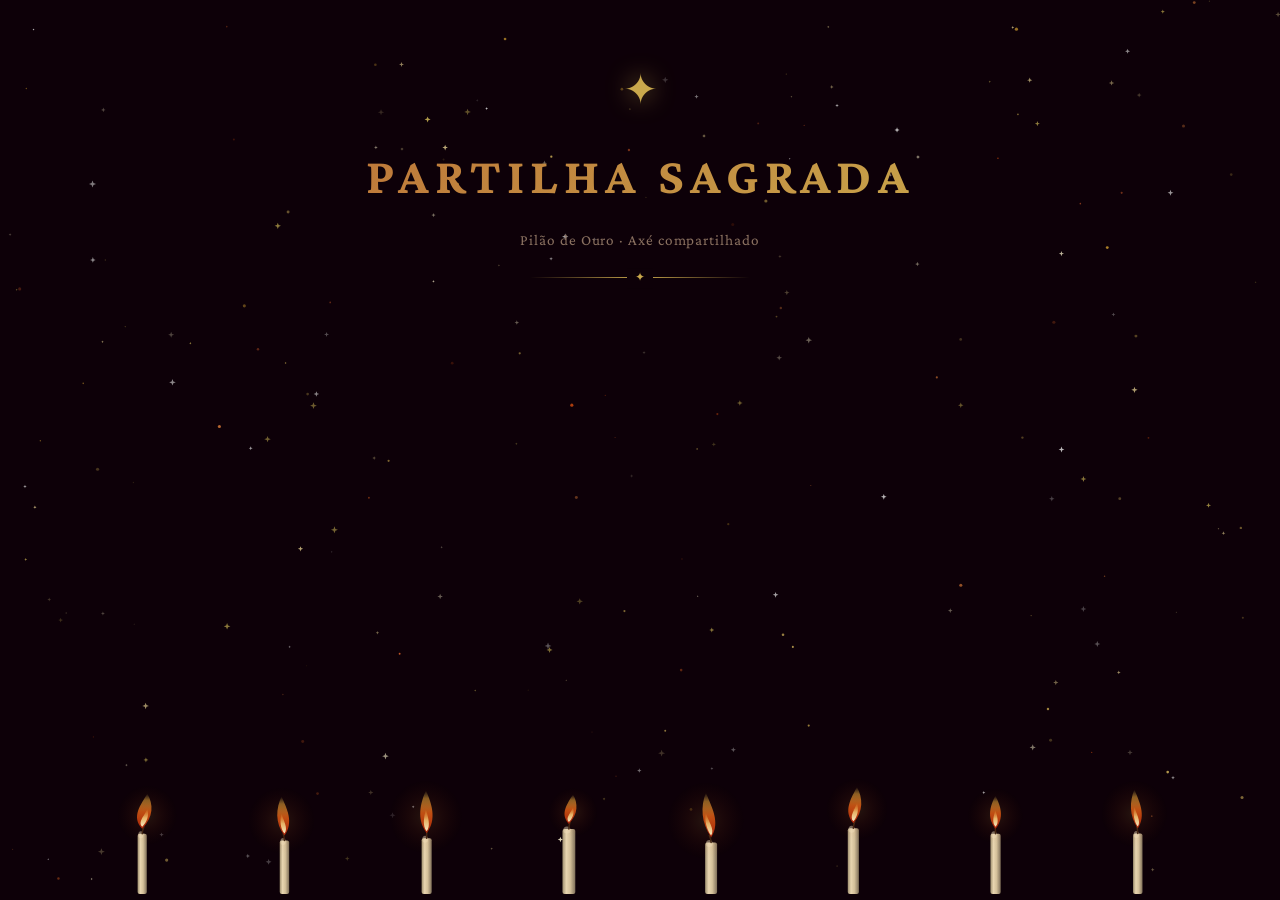
==== index.html @ 41e148b5 "first commit" ====
<!DOCTYPE html>
<html lang="pt-BR">
<head>
  <meta charset="UTF-8" />
  <meta name="viewport" content="width=device-width, initial-scale=1.0" />
  <meta name="description" content="Partilha Sagrada — divisão dos materiais do Terreiro Pilão de Ouro" />
  <title>Partilha Sagrada — Pilão de Ouro</title>

  <!-- Google Fonts: Crimson Pro (elegant serif for the mystical theme) -->
  <link rel="preconnect" href="https://fonts.googleapis.com" />
  <link rel="preconnect" href="https://fonts.gstatic.com" crossorigin />
  <link
    href="https://fonts.googleapis.com/css2?family=Crimson+Pro:wght@400;600;700&display=swap"
    rel="stylesheet"
  />

  <link rel="stylesheet" href="css/styles.css" />
</head>
<body>

  <!-- ── Canvas layers (behind all content) ─────────────────────────────── -->
  <canvas id="canvas-bg"      class="canvas-layer" aria-hidden="true"></canvas>
  <canvas id="canvas-candles" class="canvas-layer" aria-hidden="true"></canvas>

  <!-- ── Header ─────────────────────────────────────────────────────────── -->
  <header class="site-header">
    <span class="header-symbol" aria-hidden="true">✦</span>
    <h1 class="site-title">Partilha Sagrada</h1>
    <p class="site-subtitle">Pilão de Ouro &middot; Axé compartilhado</p>
    <div class="header-divider" aria-hidden="true"></div>
  </header>

  <!-- ── Cards grid ─────────────────────────────────────────────────────── -->
  <main>
    <div
      id="cards-grid"
      class="cards-grid"
      role="list"
      aria-label="Lista de partilha por pessoa"
    ></div>
  </main>

  <!-- ── Scripts  (load order follows dependency graph) ────────────────── -->
  <script src="js/data/store.js"></script>
  <script src="js/utils/formatter.js"></script>
  <script src="js/utils/paidStore.js"></script>
  <script src="js/components/ItemList.js"></script>
  <script src="js/components/PersonCard.js"></script>
  <script src="js/components/PixModal.js"></script>
  <script src="js/effects/ParticleSystem.js"></script>
  <script src="js/effects/CandleEffect.js"></script>
  <script src="js/app.js"></script>

</body>
</html>
---- css/styles.css ----
/* ============================================================
   CSS Custom Properties — afro-religious colour palette
   ============================================================ */
:root {
  --bg:             #0d0008;
  --surface:        #180018;
  --surface-hover:  #210028;
  --gold:           #c9a84c;
  --gold-light:     #e8c870;
  --gold-dim:       rgba(201, 168, 76, 0.28);
  --copper:         #b86030;
  --fire:           #d4622a;
  --fire-bright:    #f07030;
  --white:          #f5eeda;
  --muted:          #8a7060;
  --border:         rgba(201, 168, 76, 0.22);
  --border-bright:  rgba(201, 168, 76, 0.65);
  --shadow-gold:    0 0 22px rgba(201, 168, 76, 0.18);
  --shadow-fire:    0 0 32px rgba(212, 98, 42, 0.25);
  --modal-bg:       rgba(10, 0, 14, 0.97);
  --radius-card:    14px;
  --radius-sm:      6px;
}

/* ============================================================
   Reset & Base
   ============================================================ */
*, *::before, *::after {
  box-sizing: border-box;
  margin: 0;
  padding: 0;
}

html { scroll-behavior: smooth; }

body {
  font-family: 'Crimson Pro', Georgia, 'Times New Roman', serif;
  background-color: var(--bg);
  color: var(--white);
  min-height: 100vh;
  overflow-x: hidden;
  line-height: 1.65;
}

body.modal-open { overflow: hidden; }

/* ============================================================
   Canvas Layers  (fixed, fullscreen, non-interactive)
   ============================================================ */
.canvas-layer {
  position: fixed;
  inset: 0;
  width: 100%;
  height: 100%;
  pointer-events: none;
}

#canvas-bg      { z-index: 0; }   /* ambient stars & embers */
#canvas-candles { z-index: 1; }   /* candle flames always visible, below content */

/* ============================================================
   Site Header
   ============================================================ */
.site-header {
  position: relative;
  z-index: 2;
  text-align: center;
  padding: 3.5rem 1rem 1.8rem;
}

.header-symbol {
  display: block;
  font-size: 2.6rem;
  color: var(--gold);
  text-shadow: 0 0 24px rgba(201, 168, 76, 0.65);
  margin-bottom: 0.6rem;
  animation: pulse-symbol 3.2s ease-in-out infinite;
}

.site-title {
  font-size: clamp(1.9rem, 5.5vw, 3.2rem);
  letter-spacing: 0.12em;
  text-transform: uppercase;
  background: linear-gradient(135deg, var(--copper) 0%, var(--gold) 40%, var(--gold-light) 60%, var(--gold) 100%);
  background-size: 200% 200%;
  -webkit-background-clip: text;
  -webkit-text-fill-color: transparent;
  background-clip: text;
  animation: shimmer-text 5s linear infinite;
}

.site-subtitle {
  color: var(--muted);
  font-size: 0.95rem;
  letter-spacing: 0.06em;
  margin-top: 0.5rem;
}

.header-divider {
  position: relative;
  width: 220px;
  height: 1px;
  background: linear-gradient(to right, transparent, var(--gold), transparent);
  margin: 1.6rem auto 0;
}

.header-divider::before {
  content: '✦';
  position: absolute;
  left: 50%;
  top: 50%;
  transform: translate(-50%, -50%);
  color: var(--gold);
  font-size: 0.75rem;
  background: var(--bg);
  padding: 0 0.5rem;
}

/* ============================================================
   Main Layout & Cards Grid
   ============================================================ */
main {
  position: relative;
  z-index: 2;
  max-width: 1400px;
  margin: 0 auto;
  padding: 2.5rem 1.5rem 14rem;
  /* fade cards out before they reach the candle row */
  -webkit-mask-image: linear-gradient(to bottom, black calc(100% - 130px), transparent 100%);
  mask-image: linear-gradient(to bottom, black calc(100% - 130px), transparent 100%);
}

.cards-grid {
  display: grid;
  grid-template-columns: repeat(4, 1fr);
  gap: 1.5rem;
}

@media (max-width: 1100px) {
  .cards-grid { grid-template-columns: repeat(3, 1fr); }
}

@media (max-width: 760px) {
  .cards-grid { grid-template-columns: repeat(2, 1fr); }
}

@media (max-width: 440px) {
  .cards-grid { grid-template-columns: 1fr; }
}

/* ============================================================
   Person Card
   ============================================================ */
.person-card {
  position: relative;
  background: linear-gradient(var(--surface), var(--surface)) padding-box,
              linear-gradient(145deg, rgba(201,168,76,0.3), rgba(180,96,48,0.2), rgba(201,168,76,0.15)) border-box;
  border: 1px solid transparent;
  border-radius: var(--radius-card);
  padding: 1.6rem 1.4rem;
  cursor: pointer;
  overflow: hidden;
  transition: transform 0.28s ease, box-shadow 0.28s ease, background 0.28s ease;
  animation: card-enter 0.55s ease forwards;
  opacity: 0;
}

.person-card:hover {
  transform: translateY(-6px) scale(1.025);
  background: linear-gradient(var(--surface-hover), var(--surface-hover)) padding-box,
              linear-gradient(145deg, var(--gold), var(--copper), var(--gold-light)) border-box;
  box-shadow: var(--shadow-gold), var(--shadow-fire), 0 18px 44px rgba(0, 0, 0, 0.55);
}

.person-card:focus-visible {
  outline: 2px solid var(--gold);
  outline-offset: 3px;
}

/* cursor-following spotlight */
.card-glow {
  position: absolute;
  inset: 0;
  border-radius: inherit;
  pointer-events: none;
  transition: opacity 0.2s ease;
}

/* circular avatar with initials */
.card-avatar {
  width: 58px;
  height: 58px;
  border-radius: 50%;
  background: linear-gradient(135deg, var(--copper), var(--gold));
  display: flex;
  align-items: center;
  justify-content: center;
  font-size: 1.1rem;
  font-weight: 700;
  color: var(--bg);
  letter-spacing: 0.04em;
  margin: 0 auto 1.1rem;
  box-shadow: 0 0 18px rgba(201, 168, 76, 0.42),
              inset 0 1px 0 rgba(255, 255, 255, 0.15);
}

.card-name {
  font-size: 1.12rem;
  font-weight: 700;
  color: var(--white);
  text-align: center;
  line-height: 1.3;
  margin-bottom: 0.8rem;
  transition: color 0.25s ease;
}

.person-card:hover .card-name { color: var(--gold-light); }

.card-divider {
  height: 1px;
  background: linear-gradient(to right, transparent, var(--border), transparent);
  margin-bottom: 0.8rem;
}

.card-items-count {
  text-align: center;
  color: var(--muted);
  font-size: 0.78rem;
  text-transform: uppercase;
  letter-spacing: 0.08em;
  margin-bottom: 0.4rem;
}

.card-total {
  text-align: center;
  font-size: 1.6rem;
  font-weight: 700;
  color: var(--gold);
  text-shadow: 0 0 18px rgba(201, 168, 76, 0.55);
  margin-bottom: 1.1rem;
  font-variant-numeric: tabular-nums;
  letter-spacing: 0.01em;
}

.card-btn {
  width: 100%;
  padding: 0.55rem 1rem;
  background: transparent;
  border: 1px solid var(--border);
  border-radius: var(--radius-sm);
  color: var(--gold);
  font-family: inherit;
  font-size: 0.82rem;
  cursor: pointer;
  letter-spacing: 0.06em;
  text-transform: uppercase;
  transition: background 0.22s ease, border-color 0.22s ease, box-shadow 0.22s ease;
}

.card-btn:hover,
.person-card:hover .card-btn {
  background: rgba(201, 168, 76, 0.10);
  border-color: var(--gold);
  box-shadow: 0 0 12px rgba(201, 168, 76, 0.22);
}

/* ============================================================
   Burst Spark (DOM-based click effect)
   ============================================================ */
.burst-spark {
  position: fixed;
  border-radius: 50%;
  transform: translate(-50%, -50%);
  pointer-events: none;
  z-index: 900;
  animation: burst-fly 0.65s cubic-bezier(0.25, 0.46, 0.45, 0.94) forwards;
}

@keyframes burst-fly {
  0%   { opacity: 1; transform: translate(-50%, -50%) scale(1.6); }
  100% { opacity: 0; transform: translate(calc(-50% + var(--dx)), calc(-50% + var(--dy))) scale(0); }
}

/* ============================================================
   Modal
   ============================================================ */
.modal-overlay {
  position: fixed;
  inset: 0;
  background: rgba(0, 0, 0, 0.78);
  backdrop-filter: blur(5px);
  -webkit-backdrop-filter: blur(5px);
  z-index: 1000;
  display: flex;
  align-items: center;
  justify-content: center;
  padding: 1rem;
  opacity: 0;
  visibility: hidden;
  transition: opacity 0.3s ease, visibility 0.3s ease;
}

.modal-overlay.is-open {
  opacity: 1;
  visibility: visible;
}

.modal-overlay.is-open .modal-panel {
  transform: translateY(0);
  opacity: 1;
}

.modal-panel {
  background: var(--modal-bg);
  border: 1px solid var(--border-bright);
  border-radius: 18px;
  padding: 2rem;
  max-width: 560px;
  width: 100%;
  max-height: 88vh;
  overflow-y: auto;
  position: relative;
  box-shadow: 0 0 60px rgba(201, 168, 76, 0.14),
              0 0 120px rgba(0, 0, 0, 0.85);
  transform: translateY(22px);
  opacity: 0;
  transition: transform 0.35s ease, opacity 0.35s ease;
}

/* custom scrollbar */
.modal-panel::-webkit-scrollbar { width: 5px; }
.modal-panel::-webkit-scrollbar-track { background: transparent; }
.modal-panel::-webkit-scrollbar-thumb { background: var(--border); border-radius: 3px; }

.modal-close {
  position: absolute;
  top: 1.1rem;
  right: 1.1rem;
  background: transparent;
  border: 1px solid var(--border);
  color: var(--muted);
  font-size: 1.15rem;
  width: 32px;
  height: 32px;
  border-radius: 50%;
  cursor: pointer;
  display: flex;
  align-items: center;
  justify-content: center;
  transition: border-color 0.2s ease, color 0.2s ease;
  line-height: 1;
}

.modal-close:hover,
.modal-close:focus-visible { border-color: var(--gold); color: var(--gold); }

.modal-title {
  font-size: 1.55rem;
  padding-right: 2.8rem;
  background: linear-gradient(135deg, var(--copper), var(--gold), var(--gold-light));
  -webkit-background-clip: text;
  -webkit-text-fill-color: transparent;
  background-clip: text;
  margin-bottom: 0.5rem;
}

.modal-header-divider {
  height: 1px;
  background: linear-gradient(to right, var(--border-bright), transparent);
  margin-bottom: 1.3rem;
}

/* ============================================================
   Item Table
   ============================================================ */
.item-table {
  width: 100%;
  border-collapse: collapse;
  font-size: 0.9rem;
  margin-bottom: 0.5rem;
}

.item-table th {
  text-align: left;
  color: var(--muted);
  font-size: 0.74rem;
  text-transform: uppercase;
  letter-spacing: 0.09em;
  padding: 0.4rem 0.5rem;
  border-bottom: 1px solid var(--border);
  font-weight: 600;
}

.item-table td {
  padding: 0.5rem 0.5rem;
  border-bottom: 1px solid rgba(201, 168, 76, 0.09);
  color: var(--white);
}

.item-table th:not(:first-child),
.item-table td:not(:first-child) {
  text-align: right;
  font-variant-numeric: tabular-nums;
}

.item-table tbody tr:hover td {
  background: rgba(201, 168, 76, 0.05);
}

.item-table tfoot td {
  border-top: 1px solid var(--border);
  border-bottom: none;
  font-weight: 700;
  color: var(--gold);
  padding-top: 0.65rem;
}

/* ============================================================
   Modal Total Row
   ============================================================ */
.modal-total-row {
  display: flex;
  justify-content: space-between;
  align-items: center;
  padding: 1rem 0;
  border-top: 1px solid var(--border);
  margin-bottom: 1.3rem;
}

.modal-total-row span {
  color: var(--muted);
  font-size: 0.85rem;
  text-transform: uppercase;
  letter-spacing: 0.06em;
}

.modal-total-value {
  font-size: 1.85rem;
  font-weight: 700;
  color: var(--fire-bright);
  text-shadow: 0 0 16px rgba(240, 112, 48, 0.45);
  font-variant-numeric: tabular-nums;
}

/* ============================================================
   PIX Section
   ============================================================ */
.pix-section {
  background: rgba(201, 168, 76, 0.04);
  border: 1px solid var(--border);
  border-radius: 10px;
  padding: 1.3rem;
}

.pix-label {
  font-size: 0.76rem;
  text-transform: uppercase;
  letter-spacing: 0.1em;
  color: var(--muted);
  margin-bottom: 0.35rem;
}

.pix-instruction {
  font-size: 0.84rem;
  color: var(--muted);
  margin-bottom: 0.85rem;
  line-height: 1.5;
}

.pix-key-row {
  display: flex;
  gap: 0.75rem;
  align-items: center;
  flex-wrap: wrap;
}

.pix-key-value {
  flex: 1;
  min-width: 0;
  background: rgba(0, 0, 0, 0.45);
  border: 1px solid var(--border);
  border-radius: var(--radius-sm);
  padding: 0.6rem 0.85rem;
  font-family: 'Courier New', monospace;
  font-size: 1rem;
  color: var(--gold);
  letter-spacing: 0.06em;
  word-break: break-all;
}

.pix-copy-btn {
  padding: 0.6rem 1.3rem;
  background: linear-gradient(135deg, var(--copper), var(--gold));
  border: none;
  border-radius: var(--radius-sm);
  color: var(--bg);
  font-family: inherit;
  font-size: 0.84rem;
  font-weight: 700;
  cursor: pointer;
  text-transform: uppercase;
  letter-spacing: 0.06em;
  white-space: nowrap;
  transition: filter 0.2s ease, box-shadow 0.2s ease;
}

.pix-copy-btn:hover { filter: brightness(1.18); box-shadow: 0 0 16px rgba(201, 168, 76, 0.42); }
.pix-copy-btn.copied { background: linear-gradient(135deg, #2a6e40, #3db860); }

.pix-feedback {
  margin-top: 0.55rem;
  min-height: 1.2em;
  font-size: 0.82rem;
  color: #6ccf80;
  text-align: center;
}

/* ============================================================
   Modal Actions (Share + Mark Paid)
   ============================================================ */
.modal-actions {
  display: flex;
  gap: 0.75rem;
  margin-top: 1.1rem;
  flex-wrap: wrap;
}

.share-btn {
  flex: 1;
  min-width: 140px;
  padding: 0.6rem 1rem;
  background: transparent;
  border: 1px solid var(--border-bright);
  border-radius: var(--radius-sm);
  color: var(--gold);
  font-family: inherit;
  font-size: 0.84rem;
  cursor: pointer;
  letter-spacing: 0.04em;
  display: flex;
  align-items: center;
  justify-content: center;
  gap: 0.4rem;
  transition: background 0.22s ease, box-shadow 0.22s ease;
}

.share-btn:hover  { background: rgba(201,168,76,0.10); box-shadow: 0 0 12px rgba(201,168,76,0.22); }
.share-btn.copied { border-color: #3db860; color: #3db860; }

.mark-paid-btn {
  flex: 1;
  min-width: 140px;
  padding: 0.6rem 1rem;
  background: rgba(42, 110, 64, 0.18);
  border: 1px solid rgba(61, 184, 96, 0.35);
  border-radius: var(--radius-sm);
  color: #7de8a0;
  font-family: inherit;
  font-size: 0.84rem;
  cursor: pointer;
  letter-spacing: 0.04em;
  transition: background 0.22s ease, border-color 0.22s ease, color 0.22s ease;
}

.mark-paid-btn:hover { background: rgba(42, 110, 64, 0.32); border-color: #3db860; }

.mark-paid-btn.is-paid {
  background: rgba(42, 110, 64, 0.38);
  border-color: #3db860;
  color: #3db860;
}

.actions-feedback {
  min-height: 1.2em;
  font-size: 0.82rem;
  color: #6ccf80;
  text-align: center;
  margin-top: 0.45rem;
}

/* ============================================================
   Paid state — card badge + border glow
   ============================================================ */
.paid-badge {
  display: none;
  text-align: center;
  font-size: 0.74rem;
  font-weight: 700;
  color: #3db860;
  text-transform: uppercase;
  letter-spacing: 0.1em;
  background: rgba(42, 110, 64, 0.22);
  border: 1px solid rgba(61, 184, 96, 0.4);
  border-radius: 20px;
  padding: 0.2rem 0.7rem;
  margin: 0 auto 0.7rem;
  width: fit-content;
}

.card--paid {
  background: linear-gradient(var(--surface), var(--surface)) padding-box,
              linear-gradient(145deg, rgba(61,184,96,0.40), rgba(42,110,64,0.25)) border-box;
}

.card--paid .card-avatar {
  background: linear-gradient(135deg, #2a6e40, #3db860);
}

/* paid check mark appended to modal title */
.panel--paid .modal-title::after {
  content: ' ✓';
  font-size: 0.9em;
  color: #3db860;
}

/* ============================================================
   Keyframe Animations
   ============================================================ */
@keyframes card-enter {
  from { opacity: 0; transform: translateY(26px); }
  to   { opacity: 1; transform: translateY(0); }
}

@keyframes shimmer-text {
  0%   { background-position: 0%   50%; }
  50%  { background-position: 100% 50%; }
  100% { background-position: 0%   50%; }
}

@keyframes pulse-symbol {
  0%,  100% { transform: scale(1);    opacity: 0.80; }
  50%        { transform: scale(1.12); opacity: 1; }
}

/* ============================================================
   Responsive
   ============================================================ */
@media (max-width: 600px) {
  .modal-panel       { padding: 1.5rem; }
  .modal-total-value { font-size: 1.45rem; }
  .item-table        { font-size: 0.82rem; }
  .pix-key-value     { font-size: 0.9rem; }
}
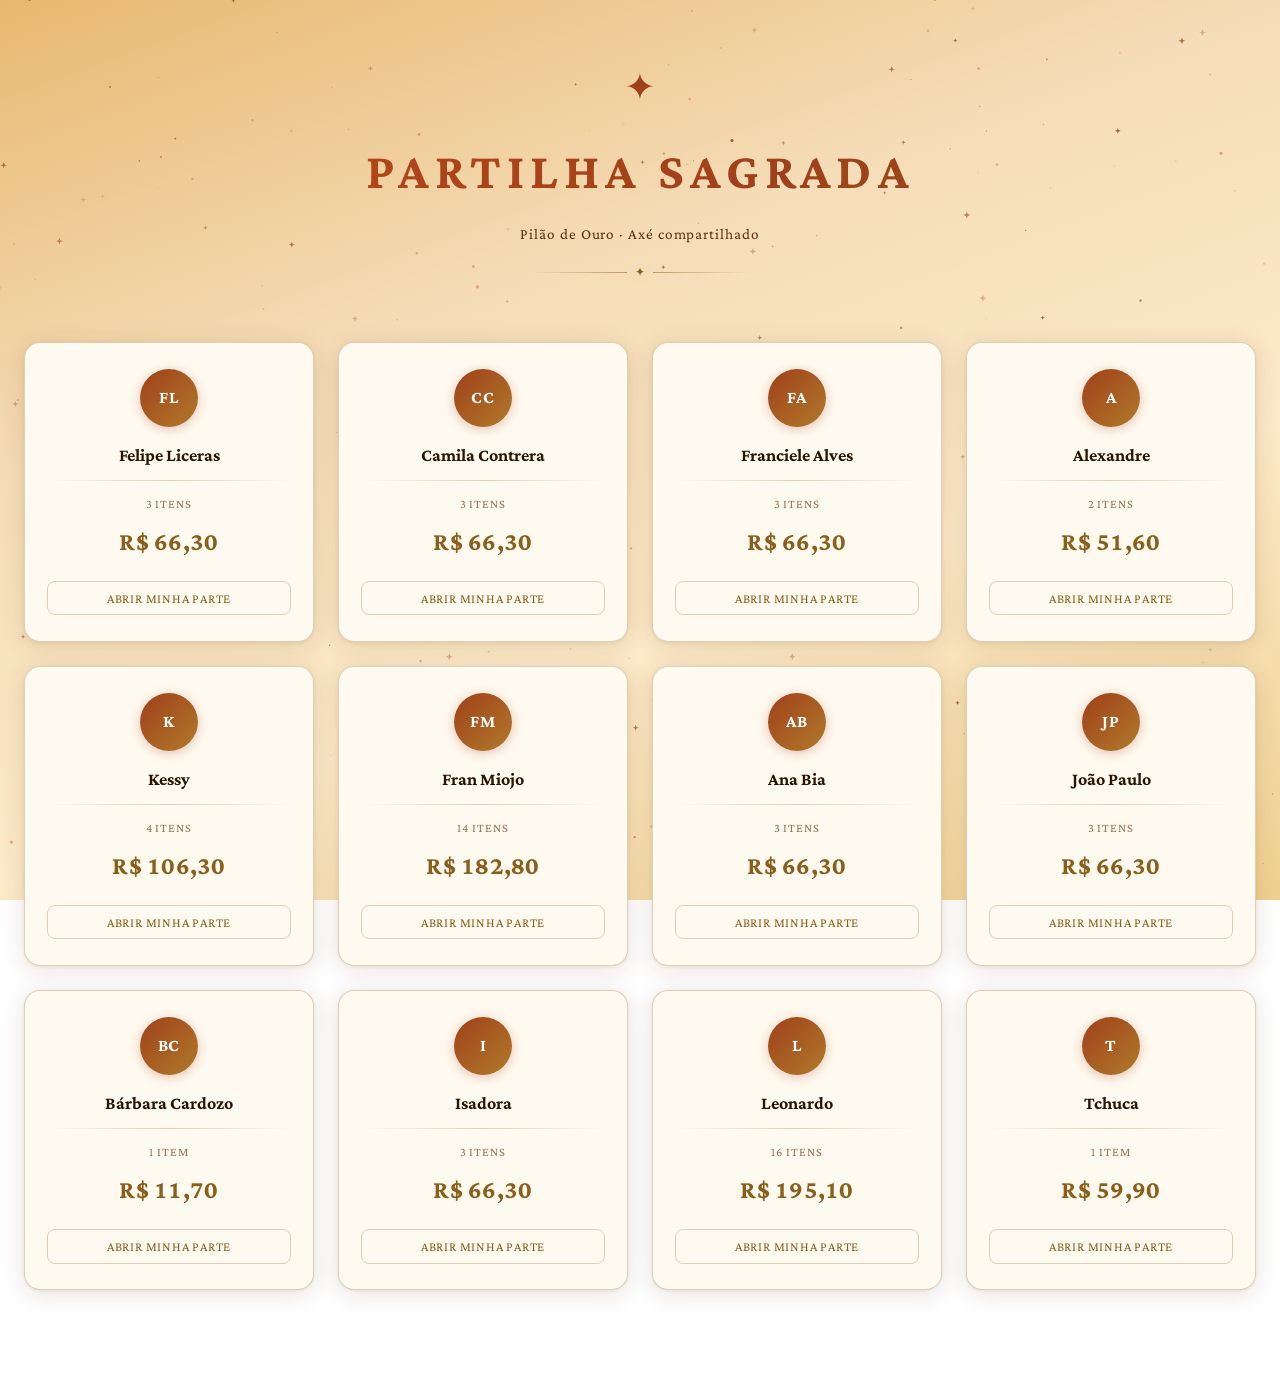
==== commit 8ee2a1fe: "redesign: warm sunset palette, remove candles" ====
--- a/index.html
+++ b/index.html
@@ -19,8 +19,7 @@
 <body>
 
   <!-- ── Canvas layers (behind all content) ─────────────────────────────── -->
-  <canvas id="canvas-bg"      class="canvas-layer" aria-hidden="true"></canvas>
-  <canvas id="canvas-candles" class="canvas-layer" aria-hidden="true"></canvas>
+  <canvas id="canvas-bg" class="canvas-layer" aria-hidden="true"></canvas>
 
   <!-- ── Header ─────────────────────────────────────────────────────────── -->
   <header class="site-header">
@@ -48,7 +47,6 @@
   <script src="js/components/PersonCard.js"></script>
   <script src="js/components/PixModal.js"></script>
   <script src="js/effects/ParticleSystem.js"></script>
-  <script src="js/effects/CandleEffect.js"></script>
   <script src="js/app.js"></script>
 
 </body>
--- a/css/styles.css
+++ b/css/styles.css
@@ -1,25 +1,28 @@
-/* ============================================================
-   CSS Custom Properties — afro-religious colour palette
+﻿/* ============================================================
+   CSS Custom Properties — céu ao entardecer
    ============================================================ */
 :root {
-  --bg:             #0d0008;
-  --surface:        #180018;
-  --surface-hover:  #210028;
-  --gold:           #c9a84c;
-  --gold-light:     #e8c870;
-  --gold-dim:       rgba(201, 168, 76, 0.28);
-  --copper:         #b86030;
-  --fire:           #d4622a;
-  --fire-bright:    #f07030;
-  --white:          #f5eeda;
-  --muted:          #8a7060;
-  --border:         rgba(201, 168, 76, 0.22);
-  --border-bright:  rgba(201, 168, 76, 0.65);
-  --shadow-gold:    0 0 22px rgba(201, 168, 76, 0.18);
-  --shadow-fire:    0 0 32px rgba(212, 98, 42, 0.25);
-  --modal-bg:       rgba(10, 0, 14, 0.97);
-  --radius-card:    14px;
-  --radius-sm:      6px;
+  --bg:             #f5ddb8;
+  --bg-deep:        #e8c990;
+  --surface:        #fffaf0;
+  --surface-hover:  #fff5e0;
+  --gold:           #8b5e1a;
+  --gold-light:     #b07a2a;
+  --gold-dim:       rgba(139, 94, 26, 0.20);
+  --copper:         #a0401a;
+  --fire:           #c04a18;
+  --fire-bright:    #e05a1e;
+  --text:           #2a1400;
+  --text-soft:      #5a3010;
+  --muted:          #9a7050;
+  --border:         rgba(139, 94, 26, 0.28);
+  --border-bright:  rgba(139, 94, 26, 0.60);
+  --shadow-card:    0 4px 24px rgba(100, 50, 10, 0.14), 0 1px 4px rgba(100, 50, 10, 0.08);
+  --shadow-hover:   0 12px 40px rgba(100, 50, 10, 0.22), 0 2px 8px rgba(100, 50, 10, 0.12);
+  --shadow-gold:    0 0 18px rgba(139, 94, 26, 0.22);
+  --modal-bg:       #fffaf0;
+  --radius-card:    16px;
+  --radius-sm:      8px;
 }
 
 /* ============================================================
@@ -35,8 +38,9 @@
 
 body {
   font-family: 'Crimson Pro', Georgia, 'Times New Roman', serif;
-  background-color: var(--bg);
-  color: var(--white);
+  background: linear-gradient(160deg, #e8b870 0%, #f5ddb8 35%, #fceac8 65%, #f0d090 100%);
+  background-attachment: fixed;
+  color: var(--text);
   min-height: 100vh;
   overflow-x: hidden;
   line-height: 1.65;
@@ -45,7 +49,7 @@
 body.modal-open { overflow: hidden; }
 
 /* ============================================================
-   Canvas Layers  (fixed, fullscreen, non-interactive)
+   Canvas Layer
    ============================================================ */
 .canvas-layer {
   position: fixed;
@@ -55,8 +59,7 @@
   pointer-events: none;
 }
 
-#canvas-bg      { z-index: 0; }   /* ambient stars & embers */
-#canvas-candles { z-index: 1; }   /* candle flames always visible, below content */
+#canvas-bg { z-index: 0; }
 
 /* ============================================================
    Site Header
@@ -70,9 +73,8 @@
 
 .header-symbol {
   display: block;
-  font-size: 2.6rem;
-  color: var(--gold);
-  text-shadow: 0 0 24px rgba(201, 168, 76, 0.65);
+  font-size: 2.4rem;
+  color: var(--copper);
   margin-bottom: 0.6rem;
   animation: pulse-symbol 3.2s ease-in-out infinite;
 }
@@ -81,7 +83,7 @@
   font-size: clamp(1.9rem, 5.5vw, 3.2rem);
   letter-spacing: 0.12em;
   text-transform: uppercase;
-  background: linear-gradient(135deg, var(--copper) 0%, var(--gold) 40%, var(--gold-light) 60%, var(--gold) 100%);
+  background: linear-gradient(135deg, var(--fire) 0%, var(--copper) 30%, var(--gold) 60%, var(--gold-light) 100%);
   background-size: 200% 200%;
   -webkit-background-clip: text;
   -webkit-text-fill-color: transparent;
@@ -90,7 +92,7 @@
 }
 
 .site-subtitle {
-  color: var(--muted);
+  color: var(--text-soft);
   font-size: 0.95rem;
   letter-spacing: 0.06em;
   margin-top: 0.5rem;
@@ -100,7 +102,7 @@
   position: relative;
   width: 220px;
   height: 1px;
-  background: linear-gradient(to right, transparent, var(--gold), transparent);
+  background: linear-gradient(to right, transparent, var(--border-bright), transparent);
   margin: 1.6rem auto 0;
 }
 
@@ -112,7 +114,7 @@
   transform: translate(-50%, -50%);
   color: var(--gold);
   font-size: 0.75rem;
-  background: var(--bg);
+  background: #f5ddb8;
   padding: 0 0.5rem;
 }
 
@@ -124,10 +126,7 @@
   z-index: 2;
   max-width: 1400px;
   margin: 0 auto;
-  padding: 2.5rem 1.5rem 14rem;
-  /* fade cards out before they reach the candle row */
-  -webkit-mask-image: linear-gradient(to bottom, black calc(100% - 130px), transparent 100%);
-  mask-image: linear-gradient(to bottom, black calc(100% - 130px), transparent 100%);
+  padding: 2.5rem 1.5rem 6rem;
 }
 
 .cards-grid {
@@ -153,23 +152,22 @@
    ============================================================ */
 .person-card {
   position: relative;
-  background: linear-gradient(var(--surface), var(--surface)) padding-box,
-              linear-gradient(145deg, rgba(201,168,76,0.3), rgba(180,96,48,0.2), rgba(201,168,76,0.15)) border-box;
-  border: 1px solid transparent;
+  background: var(--surface);
+  border: 1px solid var(--border);
   border-radius: var(--radius-card);
   padding: 1.6rem 1.4rem;
   cursor: pointer;
   overflow: hidden;
-  transition: transform 0.28s ease, box-shadow 0.28s ease, background 0.28s ease;
+  box-shadow: var(--shadow-card);
+  transition: transform 0.28s ease, box-shadow 0.28s ease, border-color 0.28s ease;
   animation: card-enter 0.55s ease forwards;
   opacity: 0;
 }
 
 .person-card:hover {
   transform: translateY(-6px) scale(1.025);
-  background: linear-gradient(var(--surface-hover), var(--surface-hover)) padding-box,
-              linear-gradient(145deg, var(--gold), var(--copper), var(--gold-light)) border-box;
-  box-shadow: var(--shadow-gold), var(--shadow-fire), 0 18px 44px rgba(0, 0, 0, 0.55);
+  box-shadow: var(--shadow-hover);
+  border-color: var(--border-bright);
 }
 
 .person-card:focus-visible {
@@ -177,44 +175,40 @@
   outline-offset: 3px;
 }
 
-/* cursor-following spotlight */
 .card-glow {
   position: absolute;
   inset: 0;
   border-radius: inherit;
   pointer-events: none;
-  transition: opacity 0.2s ease;
-}
-
-/* circular avatar with initials */
+}
+
 .card-avatar {
   width: 58px;
   height: 58px;
   border-radius: 50%;
-  background: linear-gradient(135deg, var(--copper), var(--gold));
+  background: linear-gradient(135deg, var(--copper), var(--gold-light));
   display: flex;
   align-items: center;
   justify-content: center;
   font-size: 1.1rem;
   font-weight: 700;
-  color: var(--bg);
+  color: #fff;
   letter-spacing: 0.04em;
   margin: 0 auto 1.1rem;
-  box-shadow: 0 0 18px rgba(201, 168, 76, 0.42),
-              inset 0 1px 0 rgba(255, 255, 255, 0.15);
+  box-shadow: 0 2px 12px rgba(160, 64, 26, 0.30);
 }
 
 .card-name {
   font-size: 1.12rem;
   font-weight: 700;
-  color: var(--white);
+  color: var(--text);
   text-align: center;
   line-height: 1.3;
   margin-bottom: 0.8rem;
   transition: color 0.25s ease;
 }
 
-.person-card:hover .card-name { color: var(--gold-light); }
+.person-card:hover .card-name { color: var(--copper); }
 
 .card-divider {
   height: 1px;
@@ -236,7 +230,6 @@
   font-size: 1.6rem;
   font-weight: 700;
   color: var(--gold);
-  text-shadow: 0 0 18px rgba(201, 168, 76, 0.55);
   margin-bottom: 1.1rem;
   font-variant-numeric: tabular-nums;
   letter-spacing: 0.01em;
@@ -254,18 +247,17 @@
   cursor: pointer;
   letter-spacing: 0.06em;
   text-transform: uppercase;
-  transition: background 0.22s ease, border-color 0.22s ease, box-shadow 0.22s ease;
+  transition: background 0.22s ease, border-color 0.22s ease;
 }
 
 .card-btn:hover,
 .person-card:hover .card-btn {
-  background: rgba(201, 168, 76, 0.10);
+  background: var(--gold-dim);
   border-color: var(--gold);
-  box-shadow: 0 0 12px rgba(201, 168, 76, 0.22);
-}
-
-/* ============================================================
-   Burst Spark (DOM-based click effect)
+}
+
+/* ============================================================
+   Burst Spark
    ============================================================ */
 .burst-spark {
   position: fixed;
@@ -287,9 +279,9 @@
 .modal-overlay {
   position: fixed;
   inset: 0;
-  background: rgba(0, 0, 0, 0.78);
-  backdrop-filter: blur(5px);
-  -webkit-backdrop-filter: blur(5px);
+  background: rgba(80, 30, 0, 0.45);
+  backdrop-filter: blur(6px);
+  -webkit-backdrop-filter: blur(6px);
   z-index: 1000;
   display: flex;
   align-items: center;
@@ -300,10 +292,7 @@
   transition: opacity 0.3s ease, visibility 0.3s ease;
 }
 
-.modal-overlay.is-open {
-  opacity: 1;
-  visibility: visible;
-}
+.modal-overlay.is-open { opacity: 1; visibility: visible; }
 
 .modal-overlay.is-open .modal-panel {
   transform: translateY(0);
@@ -320,14 +309,12 @@
   max-height: 88vh;
   overflow-y: auto;
   position: relative;
-  box-shadow: 0 0 60px rgba(201, 168, 76, 0.14),
-              0 0 120px rgba(0, 0, 0, 0.85);
+  box-shadow: 0 24px 80px rgba(80, 30, 0, 0.28);
   transform: translateY(22px);
   opacity: 0;
   transition: transform 0.35s ease, opacity 0.35s ease;
 }
 
-/* custom scrollbar */
 .modal-panel::-webkit-scrollbar { width: 5px; }
 .modal-panel::-webkit-scrollbar-track { background: transparent; }
 .modal-panel::-webkit-scrollbar-thumb { background: var(--border); border-radius: 3px; }
@@ -357,7 +344,7 @@
 .modal-title {
   font-size: 1.55rem;
   padding-right: 2.8rem;
-  background: linear-gradient(135deg, var(--copper), var(--gold), var(--gold-light));
+  background: linear-gradient(135deg, var(--fire), var(--copper), var(--gold-light));
   -webkit-background-clip: text;
   -webkit-text-fill-color: transparent;
   background-clip: text;
@@ -393,8 +380,8 @@
 
 .item-table td {
   padding: 0.5rem 0.5rem;
-  border-bottom: 1px solid rgba(201, 168, 76, 0.09);
-  color: var(--white);
+  border-bottom: 1px solid rgba(139, 94, 26, 0.10);
+  color: var(--text-soft);
 }
 
 .item-table th:not(:first-child),
@@ -403,9 +390,7 @@
   font-variant-numeric: tabular-nums;
 }
 
-.item-table tbody tr:hover td {
-  background: rgba(201, 168, 76, 0.05);
-}
+.item-table tbody tr:hover td { background: rgba(139, 94, 26, 0.05); }
 
 .item-table tfoot td {
   border-top: 1px solid var(--border);
@@ -437,8 +422,7 @@
 .modal-total-value {
   font-size: 1.85rem;
   font-weight: 700;
-  color: var(--fire-bright);
-  text-shadow: 0 0 16px rgba(240, 112, 48, 0.45);
+  color: var(--fire);
   font-variant-numeric: tabular-nums;
 }
 
@@ -446,7 +430,7 @@
    PIX Section
    ============================================================ */
 .pix-section {
-  background: rgba(201, 168, 76, 0.04);
+  background: linear-gradient(135deg, rgba(139,94,26,0.06), rgba(160,64,26,0.04));
   border: 1px solid var(--border);
   border-radius: 10px;
   padding: 1.3rem;
@@ -477,7 +461,7 @@
 .pix-key-value {
   flex: 1;
   min-width: 0;
-  background: rgba(0, 0, 0, 0.45);
+  background: rgba(255, 250, 240, 0.80);
   border: 1px solid var(--border);
   border-radius: var(--radius-sm);
   padding: 0.6rem 0.85rem;
@@ -490,10 +474,10 @@
 
 .pix-copy-btn {
   padding: 0.6rem 1.3rem;
-  background: linear-gradient(135deg, var(--copper), var(--gold));
+  background: linear-gradient(135deg, var(--copper), var(--gold-light));
   border: none;
   border-radius: var(--radius-sm);
-  color: var(--bg);
+  color: #fff;
   font-family: inherit;
   font-size: 0.84rem;
   font-weight: 700;
@@ -504,19 +488,19 @@
   transition: filter 0.2s ease, box-shadow 0.2s ease;
 }
 
-.pix-copy-btn:hover { filter: brightness(1.18); box-shadow: 0 0 16px rgba(201, 168, 76, 0.42); }
+.pix-copy-btn:hover { filter: brightness(1.1); box-shadow: 0 4px 16px rgba(139, 94, 26, 0.35); }
 .pix-copy-btn.copied { background: linear-gradient(135deg, #2a6e40, #3db860); }
 
 .pix-feedback {
   margin-top: 0.55rem;
   min-height: 1.2em;
   font-size: 0.82rem;
-  color: #6ccf80;
+  color: #2a8040;
   text-align: center;
 }
 
 /* ============================================================
-   Modal Actions (Share + Mark Paid)
+   Modal Actions
    ============================================================ */
 .modal-actions {
   display: flex;
@@ -544,53 +528,53 @@
   transition: background 0.22s ease, box-shadow 0.22s ease;
 }
 
-.share-btn:hover  { background: rgba(201,168,76,0.10); box-shadow: 0 0 12px rgba(201,168,76,0.22); }
-.share-btn.copied { border-color: #3db860; color: #3db860; }
+.share-btn:hover  { background: var(--gold-dim); box-shadow: 0 2px 12px rgba(139,94,26,0.18); }
+.share-btn.copied { border-color: #2a8040; color: #2a8040; }
 
 .mark-paid-btn {
   flex: 1;
   min-width: 140px;
   padding: 0.6rem 1rem;
-  background: rgba(42, 110, 64, 0.18);
-  border: 1px solid rgba(61, 184, 96, 0.35);
+  background: rgba(42, 110, 64, 0.10);
+  border: 1px solid rgba(42, 128, 64, 0.35);
   border-radius: var(--radius-sm);
-  color: #7de8a0;
+  color: #2a7040;
   font-family: inherit;
   font-size: 0.84rem;
   cursor: pointer;
   letter-spacing: 0.04em;
-  transition: background 0.22s ease, border-color 0.22s ease, color 0.22s ease;
-}
-
-.mark-paid-btn:hover { background: rgba(42, 110, 64, 0.32); border-color: #3db860; }
+  transition: background 0.22s ease, border-color 0.22s ease;
+}
+
+.mark-paid-btn:hover { background: rgba(42, 110, 64, 0.18); border-color: #2a8040; }
 
 .mark-paid-btn.is-paid {
-  background: rgba(42, 110, 64, 0.38);
-  border-color: #3db860;
-  color: #3db860;
+  background: rgba(42, 110, 64, 0.22);
+  border-color: #2a8040;
+  color: #1e6030;
 }
 
 .actions-feedback {
   min-height: 1.2em;
   font-size: 0.82rem;
-  color: #6ccf80;
+  color: #2a8040;
   text-align: center;
   margin-top: 0.45rem;
 }
 
 /* ============================================================
-   Paid state — card badge + border glow
+   Paid state
    ============================================================ */
 .paid-badge {
   display: none;
   text-align: center;
   font-size: 0.74rem;
   font-weight: 700;
-  color: #3db860;
+  color: #1e6030;
   text-transform: uppercase;
   letter-spacing: 0.1em;
-  background: rgba(42, 110, 64, 0.22);
-  border: 1px solid rgba(61, 184, 96, 0.4);
+  background: rgba(42, 110, 64, 0.14);
+  border: 1px solid rgba(42, 128, 64, 0.40);
   border-radius: 20px;
   padding: 0.2rem 0.7rem;
   margin: 0 auto 0.7rem;
@@ -598,19 +582,19 @@
 }
 
 .card--paid {
-  background: linear-gradient(var(--surface), var(--surface)) padding-box,
-              linear-gradient(145deg, rgba(61,184,96,0.40), rgba(42,110,64,0.25)) border-box;
+  border-color: rgba(42, 128, 64, 0.50);
+  box-shadow: 0 4px 24px rgba(42, 110, 64, 0.14);
 }
 
 .card--paid .card-avatar {
   background: linear-gradient(135deg, #2a6e40, #3db860);
 }
 
-/* paid check mark appended to modal title */
 .panel--paid .modal-title::after {
   content: ' ✓';
   font-size: 0.9em;
-  color: #3db860;
+  color: #2a8040;
+  -webkit-text-fill-color: #2a8040;
 }
 
 /* ============================================================
@@ -628,7 +612,7 @@
 }
 
 @keyframes pulse-symbol {
-  0%,  100% { transform: scale(1);    opacity: 0.80; }
+  0%,  100% { transform: scale(1);    opacity: 0.75; }
   50%        { transform: scale(1.12); opacity: 1; }
 }
 
@@ -641,5 +625,3 @@
   .item-table        { font-size: 0.82rem; }
   .pix-key-value     { font-size: 0.9rem; }
 }
-
-
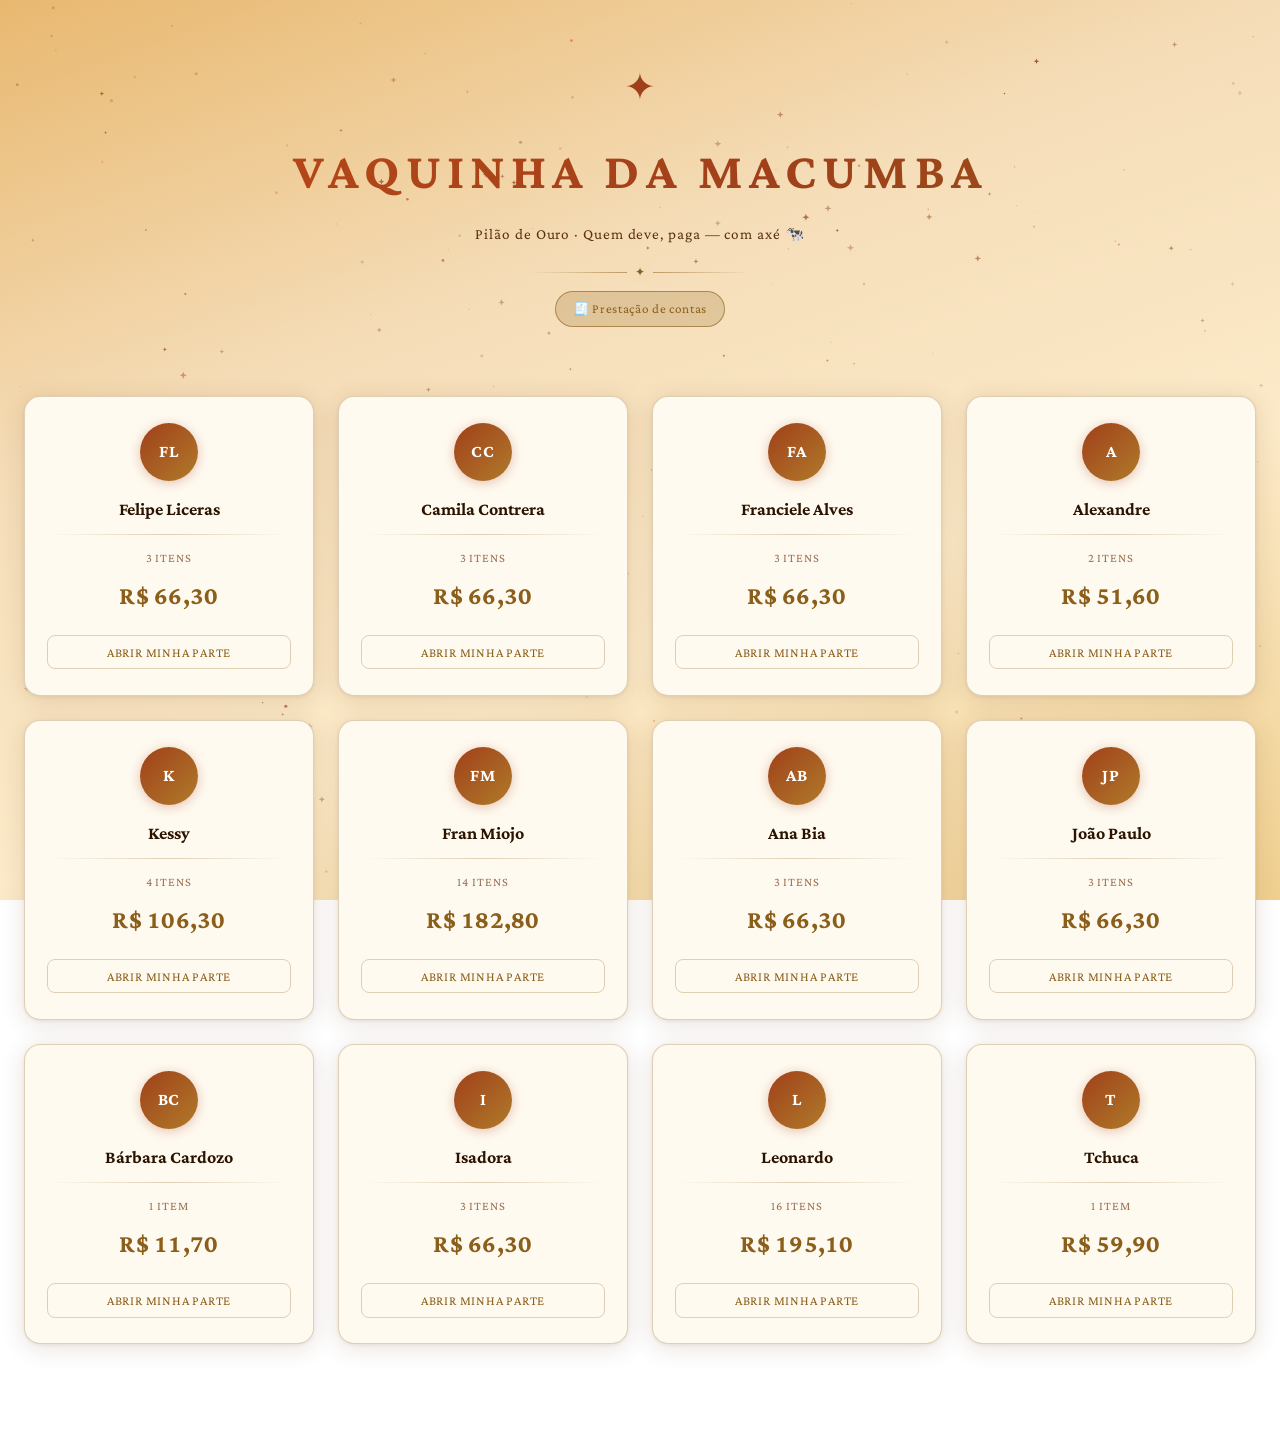
==== commit c694e538: "feat: página de prestação de contas em /resumo" ====
--- a/index.html
+++ b/index.html
@@ -3,8 +3,8 @@
 <head>
   <meta charset="UTF-8" />
   <meta name="viewport" content="width=device-width, initial-scale=1.0" />
-  <meta name="description" content="Partilha Sagrada — divisão dos materiais do Terreiro Pilão de Ouro" />
-  <title>Partilha Sagrada — Pilão de Ouro</title>
+  <meta name="description" content="Vaquinha da Macumba — cada um paga o que deve, sem drama e com axé" />
+  <title>Vaquinha da Macumba 🐄 — Pilão de Ouro</title>
 
   <!-- Google Fonts: Crimson Pro (elegant serif for the mystical theme) -->
   <link rel="preconnect" href="https://fonts.googleapis.com" />
@@ -24,10 +24,9 @@
   <!-- ── Header ─────────────────────────────────────────────────────────── -->
   <header class="site-header">
     <span class="header-symbol" aria-hidden="true">✦</span>
-    <h1 class="site-title">Partilha Sagrada</h1>
-    <p class="site-subtitle">Pilão de Ouro &middot; Axé compartilhado</p>
-    <div class="header-divider" aria-hidden="true"></div>
-  </header>
+    <h1 class="site-title">Vaquinha da Macumba</h1>
+    <p class="site-subtitle">Pilão de Ouro &middot; Quem deve, paga — com axé 🐄</p>
+    <div class="header-divider" aria-hidden="true"></div>    <a href="/resumo" class="header-resumo-link">🧾 Prestação de contas</a>  </header>
 
   <!-- ── Cards grid ─────────────────────────────────────────────────────── -->
   <main>
@@ -35,7 +34,7 @@
       id="cards-grid"
       class="cards-grid"
       role="list"
-      aria-label="Lista de partilha por pessoa"
+      aria-label="Lista da vaquinha por pessoa"
     ></div>
   </main>
 
--- a/css/styles.css
+++ b/css/styles.css
@@ -118,6 +118,26 @@
   padding: 0 0.5rem;
 }
 
+.header-resumo-link {
+  display: inline-block;
+  margin-top: 1.1rem;
+  padding: 0.4rem 1.1rem;
+  background: var(--gold-dim);
+  border: 1px solid var(--border-bright);
+  border-radius: 99px;
+  color: var(--gold);
+  font-size: 0.82rem;
+  font-family: inherit;
+  letter-spacing: 0.05em;
+  text-decoration: none;
+  transition: background 0.2s ease, box-shadow 0.2s ease;
+}
+
+.header-resumo-link:hover {
+  background: rgba(139, 94, 26, 0.22);
+  box-shadow: 0 2px 12px rgba(139, 94, 26, 0.20);
+}
+
 /* ============================================================
    Main Layout & Cards Grid
    ============================================================ */
@@ -617,11 +637,80 @@
 }
 
 /* ============================================================
-   Responsive
+   Responsive — tablet
+   ============================================================ */
+@media (max-width: 760px) {
+  .site-header { padding: 2.2rem 1rem 1.4rem; }
+
+  main { padding: 1.5rem 1rem 5rem; }
+
+  /* larger tap target on cards */
+  .card-btn { min-height: 44px; font-size: 0.88rem; }
+}
+
+/* ============================================================
+   Responsive — mobile
    ============================================================ */
 @media (max-width: 600px) {
-  .modal-panel       { padding: 1.5rem; }
-  .modal-total-value { font-size: 1.45rem; }
-  .item-table        { font-size: 0.82rem; }
-  .pix-key-value     { font-size: 0.9rem; }
-}
+  /* ── Header ── */
+  .site-header     { padding: 1.8rem 1rem 1.2rem; }
+  .header-symbol   { font-size: 1.8rem; margin-bottom: 0.4rem; }
+  .site-subtitle   { font-size: 0.82rem; }
+
+  /* ── Cards grid ── */
+  main             { padding: 1.2rem 0.85rem 5rem; }
+  .cards-grid      { gap: 1rem; }
+  .person-card     { padding: 1.2rem 1rem; }
+  .card-avatar     { width: 48px; height: 48px; font-size: 0.95rem; margin-bottom: 0.8rem; }
+  .card-name       { font-size: 1rem; }
+  .card-total      { font-size: 1.35rem; margin-bottom: 0.9rem; }
+  .card-btn        { min-height: 44px; font-size: 0.86rem; padding: 0.6rem 1rem; }
+
+  /* ── Modal → bottom sheet ── */
+  .modal-overlay {
+    align-items: flex-end;
+    padding: 0;
+  }
+
+  .modal-panel {
+    border-radius: 20px 20px 0 0;
+    max-height: 92vh;
+    padding: 1.6rem 1.2rem 2rem;
+    transform: translateY(100%);
+    width: 100%;
+    max-width: 100%;
+  }
+
+  .modal-overlay.is-open .modal-panel {
+    transform: translateY(0);
+  }
+
+  /* drag handle hint */
+  .modal-panel::before {
+    content: '';
+    display: block;
+    width: 40px;
+    height: 4px;
+    border-radius: 2px;
+    background: var(--border-bright);
+    margin: 0 auto 1.2rem;
+  }
+
+  .modal-title     { font-size: 1.3rem; }
+  .modal-total-value { font-size: 1.5rem; }
+
+  /* ── Item table ── */
+  .item-table      { font-size: 0.82rem; }
+  .item-table th,
+  .item-table td   { padding: 0.45rem 0.35rem; }
+
+  /* ── PIX section ── */
+  .pix-key-value   { font-size: 0.9rem; }
+  .pix-key-row     { flex-direction: column; align-items: stretch; }
+  .pix-copy-btn    { width: 100%; min-height: 46px; font-size: 0.9rem; }
+
+  /* ── Modal action buttons — full width stacked ── */
+  .modal-actions   { flex-direction: column; }
+  .share-btn,
+  .mark-paid-btn   { min-height: 46px; font-size: 0.9rem; width: 100%; }
+}
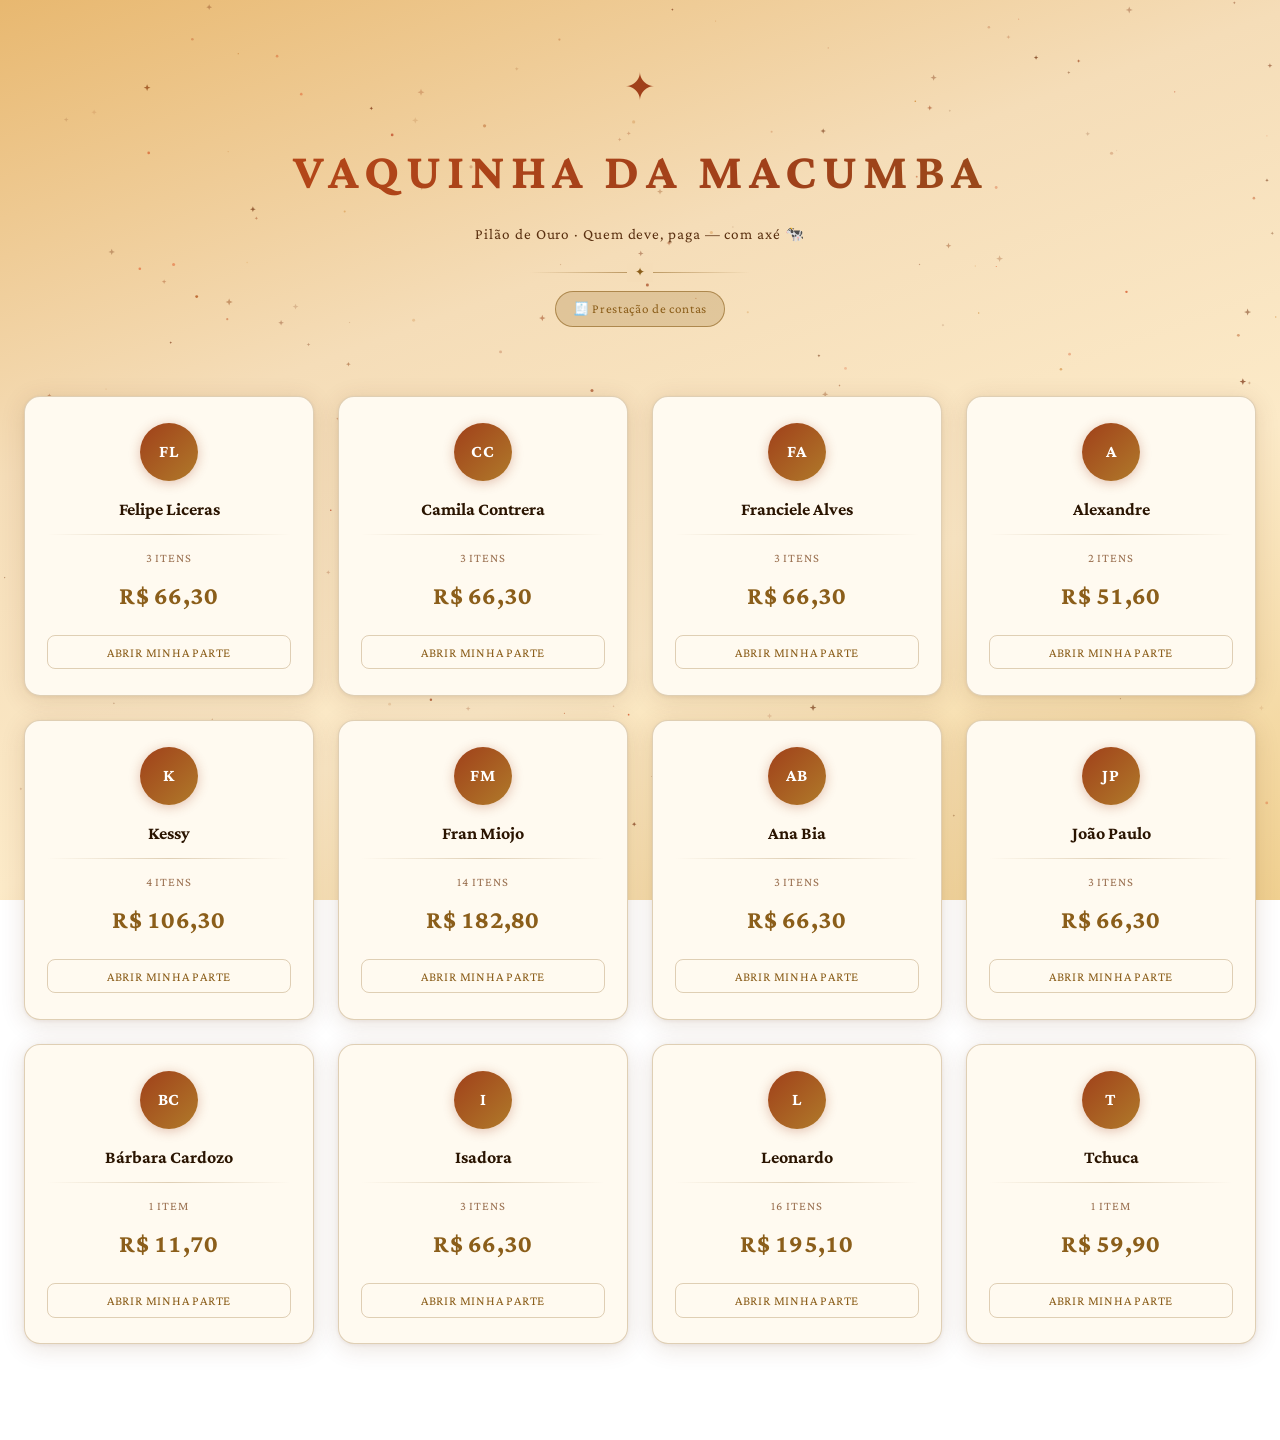
==== commit df1c9b02: "feat: favicon SVG + marcação de doações ao terreiro na nota fiscal" ====
--- a/index.html
+++ b/index.html
@@ -5,6 +5,9 @@
   <meta name="viewport" content="width=device-width, initial-scale=1.0" />
   <meta name="description" content="Vaquinha da Macumba — cada um paga o que deve, sem drama e com axé" />
   <title>Vaquinha da Macumba 🐄 — Pilão de Ouro</title>
+
+  <link rel="icon" href="/favicon.svg" type="image/svg+xml" />
+  <link rel="shortcut icon" href="/favicon.svg" />
 
   <!-- Google Fonts: Crimson Pro (elegant serif for the mystical theme) -->
   <link rel="preconnect" href="https://fonts.googleapis.com" />
